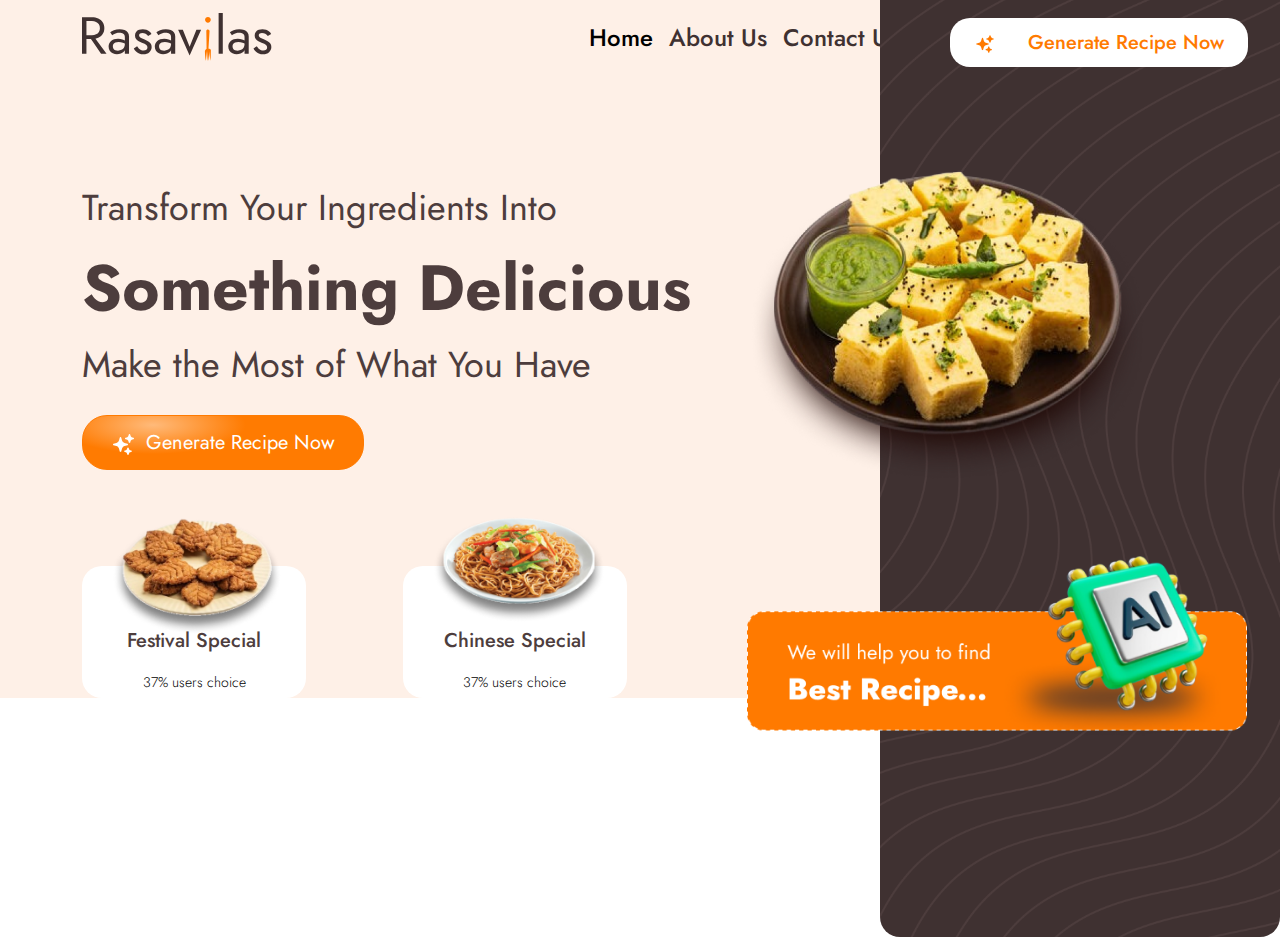
==== index.html @ eaee3b4e "first commit" ====
<!DOCTYPE html>
<html lang="en">
  <head>
    <meta charset="utf-8" />
    <meta name="viewport" content="width=device-width, initial-scale=1" />
    <title>Food Generation</title>
    <link rel="stylesheet" href="./style.css" />
    <link
      href="https://cdn.jsdelivr.net/npm/bootstrap@5.3.3/dist/css/bootstrap.min.css"
      rel="stylesheet"
      integrity="sha384-QWTKZyjpPEjISv5WaRU9OFeRpok6YctnYmDr5pNlyT2bRjXh0JMhjY6hW+ALEwIH"
      crossorigin="anonymous" />
      <link rel="preconnect" href="https://fonts.googleapis.com">
<link rel="preconnect" href="https://fonts.gstatic.com" crossorigin>
<link href="https://fonts.googleapis.com/css2?family=Jost:ital,wght@0,100..900;1,100..900&display=swap" rel="stylesheet">
  </head>
  <body>
    <section class="MainContainer">
      <nav class="navbar navbar-expand-lg">
        <div>
          <a class="Logo" href="#">
            <svg
              width="190"
              height="48"
              viewBox="0 0 190 48"
              fill="none"
              xmlns="http://www.w3.org/2000/svg">
              <path
                d="M128.728 36.6787C128.549 36.0975 127.386 35.7663 126.827 35.6733L126.491 35.6175L127.574 17.701C127.453 17.3936 127.076 16.7565 126.539 16.6673C125.086 16.2877 124.443 17.1805 124.304 17.6744C124.436 23.0967 124.674 34.3158 124.563 35.814C123.199 36.5524 122.896 37.8923 122.915 38.4699C122.972 40.8923 123.259 46.1449 123.953 47.7769C124.343 45.429 124.202 41.0967 124.703 38.0779C124.658 40.7705 125.137 46.4572 125.294 48C125.763 46.0098 125.608 40.5837 125.905 38.1054C125.767 40.6675 126.462 46.1604 126.887 47.7478C127.055 46.7415 127.295 41.1514 127.443 38.1886C127.518 40.4991 128.133 45.4386 128.425 47.831C128.899 46.0141 128.84 38.0762 128.896 37.7408C128.952 37.4054 128.952 37.4053 128.728 36.6787Z"
                fill="#FF7A00" />
              <path
                d="M8.97546 26.1104C8.97546 26.1104 10.4971 26.1397 11.4658 26.0507C12.4931 25.9564 13.4632 25.7564 13.4632 25.7564L24.5438 40.7323H19.0606L8.97546 26.1104ZM0 4.17767H4.43877V40.7323H0V4.17767ZM4.43877 8.09423V4.17767H9.92196C12.2893 4.17767 14.3955 4.63025 16.2407 5.53541C18.1206 6.40576 19.6002 7.65906 20.6795 9.29531C21.7935 10.9316 22.3505 12.8811 22.3505 15.144C22.3505 17.3721 21.7935 19.3217 20.6795 20.9928C19.6002 22.629 18.1206 23.8997 16.2407 24.8049C14.3955 25.6752 12.4432 26.1104 9.92196 26.1104H4.43877V22.1939H9.92196C11.4886 22.1939 12.8637 21.9153 14.0474 21.3583C15.2659 20.8013 16.2059 20.0006 16.8673 18.9562C17.5636 17.9117 17.9117 16.641 17.9117 15.144C17.9117 13.647 17.5636 12.3763 16.8673 11.3319C16.2059 10.2875 15.2659 9.48678 14.0474 8.92976C12.8637 8.37274 11.4886 8.09423 9.92196 8.09423H4.43877Z"
                fill="#3F3131" />
              <path
                d="M30.8401 33.3169C30.8401 34.2221 31.049 35.0054 31.4667 35.6668C31.9193 36.3283 32.5286 36.8331 33.2945 37.1812C34.0952 37.4946 35.0003 37.6512 36.0099 37.6512C37.2981 37.6512 38.4469 37.3901 39.4565 36.8679C40.5009 36.3457 41.3191 35.6146 41.9109 34.6746C42.5375 33.6999 42.8509 32.5858 42.8509 31.3325V34.5461C42.8509 36.0779 43.2164 37.2683 42.2764 38.2779C41.3713 39.2875 40.2398 40.036 38.8821 40.5234C37.5592 41.0108 36.2362 41.2545 34.9133 41.2545C33.4511 41.2545 32.076 40.9585 30.7879 40.3667C29.5346 39.7401 28.525 38.8523 27.759 37.7034C26.9931 36.5546 26.6102 35.162 26.6102 33.5258C26.6102 31.1933 27.4283 29.3307 29.0646 27.9382C30.7356 26.5108 33.0508 25.7971 36.0099 25.7971C37.7506 25.7971 39.1954 26.006 40.3443 26.4237C41.5279 26.8067 42.1411 27.0161 42.8374 27.5383C42.8374 27.9463 42.8374 27.7423 42.8374 28.1503L42.8509 30.5981C42.5657 30.3942 42.1024 30.0096 40.8143 29.6614C39.5261 29.2785 38.151 29.087 36.6888 29.087C35.3311 29.087 34.217 29.2611 33.3467 29.6092C32.5111 29.9574 31.8845 30.4448 31.4667 31.0714C31.049 31.6981 30.8401 32.4465 30.8401 33.3169ZM30.2134 22.2461L28.1768 19.165C29.082 18.5036 30.3179 17.8421 31.8845 17.1807C33.4859 16.5192 35.4007 16.1885 37.6288 16.1885C39.5087 16.1885 41.145 16.4844 42.5375 17.0762C43.9649 17.6332 45.0616 18.4514 45.8275 19.5306C46.6282 20.6098 47.0285 21.9328 47.0285 23.4994V40.7323H42.8509V24.0738C42.8509 23.2383 42.7116 22.5594 42.4331 22.0372C42.1546 21.4802 41.7542 21.045 41.232 20.7317C40.7446 20.4183 40.1702 20.1921 39.5087 20.0528C38.8473 19.9135 38.151 19.8439 37.4199 19.8439C36.2362 19.8439 35.157 19.9832 34.1822 20.2617C33.2422 20.5402 32.4415 20.8709 31.7801 21.2539C31.1186 21.6368 30.5964 21.9676 30.2134 22.2461Z"
                fill="#3F3131" />
              <path
                d="M55.0938 33.3691C55.5812 34.1002 56.1382 34.7791 56.7649 35.4057C57.3915 36.0324 58.1052 36.5372 58.9059 36.9201C59.7415 37.2683 60.6466 37.4423 61.6214 37.4423C62.8051 37.4423 63.7276 37.1812 64.3891 36.659C65.0854 36.102 65.4335 35.3535 65.4335 34.4135C65.4335 33.578 65.155 32.8817 64.598 32.3247C64.0758 31.7329 63.3969 31.2455 62.5614 30.8625C61.7259 30.4448 60.8381 30.0618 59.8981 29.7137C58.8537 29.2959 57.7919 28.8085 56.7126 28.2515C55.6682 27.6596 54.7805 26.9111 54.0494 26.006C53.3531 25.066 53.005 23.8997 53.005 22.5072C53.005 21.0798 53.3705 19.8961 54.1016 18.9562C54.8675 18.0162 55.8423 17.3199 57.026 16.8673C58.2445 16.4148 59.4978 16.1885 60.7859 16.1885C62.074 16.1885 63.2751 16.3973 64.3891 16.8151C65.538 17.2329 66.5476 17.7899 67.4179 18.4862C68.2883 19.1825 68.9671 19.9832 69.4545 20.8883L66.1124 23.0294C65.4509 22.1242 64.6154 21.3757 63.6058 20.7839C62.631 20.1921 61.517 19.8961 60.2637 19.8961C59.3933 19.8961 58.6448 20.0876 58.0182 20.4706C57.3915 20.8535 57.0782 21.4454 57.0782 22.2461C57.0782 22.8727 57.3219 23.4298 57.8093 23.9171C58.2967 24.4045 58.9233 24.8397 59.6892 25.2227C60.4551 25.6056 61.2559 25.9712 62.0914 26.3193C63.484 26.8763 64.7547 27.4856 65.9035 28.147C67.0524 28.7737 67.9575 29.5396 68.619 30.4447C69.3153 31.3499 69.6634 32.5162 69.6634 33.9435C69.6634 36.0324 68.8975 37.7731 67.3657 39.1656C65.8687 40.5582 63.8843 41.2545 61.4125 41.2545C59.8111 41.2545 58.3663 40.976 57.0782 40.4189C55.7901 39.8271 54.6934 39.0786 53.7883 38.1734C52.9179 37.2683 52.2565 36.3457 51.8039 35.4057L55.0938 33.3691Z"
                fill="#3F3131" />
              <path
                d="M77.0433 33.3169C77.0433 34.2221 77.2522 35.0054 77.6699 35.6668C78.1225 36.3283 78.7318 36.8331 79.4977 37.1812C80.2984 37.4946 81.2035 37.6512 82.2131 37.6512C83.5013 37.6512 84.6501 37.3901 85.6597 36.8679C86.7041 36.3457 87.5223 35.6146 88.1141 34.6746C88.7408 33.6999 89.0541 32.5858 89.0541 31.3325V34.4739C88.9386 36.1058 89.4196 37.2683 88.4796 38.2779C87.5745 39.2875 86.443 40.036 85.0853 40.5234C83.7624 41.0108 82.4394 41.2545 81.1165 41.2545C79.6543 41.2545 78.2792 40.9585 76.9911 40.3667C75.7378 39.7401 74.7282 38.8523 73.9622 37.7034C73.1964 36.5546 72.8134 35.162 72.8134 33.5258C72.8134 31.1933 73.6315 29.3307 75.2678 27.9382C76.9388 26.5108 79.254 25.7971 82.2131 25.7971C83.9538 25.7971 85.3986 26.006 86.5475 26.4237C87.7311 26.8067 88.3578 27.0662 89.0541 27.5885C89.0541 27.6228 89.0541 27.6211 89.0541 27.6374V30.5981C88.8472 30.3713 88.3056 30.0096 87.0175 29.6614C85.7293 29.2785 84.3542 29.087 82.892 29.087C81.5343 29.087 80.4202 29.2611 79.5499 29.6092C78.7143 29.9574 78.0877 30.4448 77.6699 31.0714C77.2522 31.6981 77.0433 32.4465 77.0433 33.3169ZM76.4166 22.2461L74.38 19.165C75.2852 18.5036 76.5211 17.8421 78.0877 17.1807C79.6891 16.5192 81.6039 16.1885 83.832 16.1885C85.7119 16.1885 87.3482 16.4844 88.7408 17.0762C90.1681 17.6332 91.2648 18.4514 92.0307 19.5306C92.8314 20.6098 93.2318 21.9328 93.2318 23.4994V40.7323H89.0541V24.0738C89.0541 23.2383 88.9148 22.5594 88.6363 22.0372C88.3578 21.4802 87.9574 21.045 87.4352 20.7317C86.9478 20.4183 86.3734 20.1921 85.7119 20.0528C85.0505 19.9135 84.3542 19.8439 83.6231 19.8439C82.4394 19.8439 81.3602 19.9832 80.3854 20.2617C79.4454 20.5402 78.6447 20.8709 77.9833 21.2539C77.3218 21.6368 76.7996 21.9676 76.4166 22.2461Z"
                fill="#3F3131" />
              <path
                d="M96.1333 16.7107H100.833L107.622 33.6824L114.411 16.7107H119.11L107.622 42.56L96.1333 16.7107Z"
                fill="#3F3131" />
              <path d="M136.615 0H140.792V40.7323H136.615V0Z" fill="#3F3131" />
              <path
                d="M150.53 33.3169C150.53 34.2221 150.739 35.0054 151.156 35.6668C151.609 36.3283 152.218 36.8331 152.984 37.1812C153.785 37.4946 154.69 37.6512 155.7 37.6512C156.988 37.6512 158.137 37.3901 159.146 36.8679C160.191 36.3457 161.009 35.6146 161.601 34.6746C162.227 33.6999 162.541 32.5858 162.541 31.3325L162.578 34.6779C162.578 34.6779 162.906 37.2683 161.966 38.2779C161.061 39.2875 159.93 40.036 158.572 40.5234C157.249 41.0108 155.926 41.2545 154.603 41.2545C153.141 41.2545 151.766 40.9585 150.478 40.3667C149.224 39.7401 148.215 38.8523 147.449 37.7034C146.683 36.5546 146.3 35.162 146.3 33.5258C146.3 31.1933 147.118 29.3307 148.754 27.9382C150.425 26.5108 152.741 25.7971 155.7 25.7971C157.44 25.7971 158.885 26.006 160.034 26.4237C161.218 26.8067 161.966 27.1304 162.541 27.5578C162.541 27.402 162.541 27.4953 162.541 27.5578V30.5981C162.541 30.5981 161.792 30.0096 160.504 29.6614C159.216 29.2785 157.841 29.087 156.379 29.087C155.021 29.087 153.907 29.2611 153.036 29.6092C152.201 29.9574 151.574 30.4448 151.156 31.0714C150.739 31.6981 150.53 32.4465 150.53 33.3169ZM149.903 22.2461L147.867 19.165C148.772 18.5036 150.008 17.8421 151.574 17.1807C153.176 16.5192 155.09 16.1885 157.319 16.1885C159.199 16.1885 160.835 16.4844 162.227 17.0762C163.655 17.6332 164.751 18.4514 165.517 19.5306C166.318 20.6098 166.718 21.9328 166.718 23.4994V40.7323H162.541V24.0738C162.541 23.2383 162.401 22.5594 162.123 22.0372C161.844 21.4802 161.444 21.045 160.922 20.7317C160.434 20.4183 159.86 20.1921 159.199 20.0528C158.537 19.9135 157.841 19.8439 157.11 19.8439C155.926 19.8439 154.847 19.9832 153.872 20.2617C152.932 20.5402 152.131 20.8709 151.47 21.2539C150.808 21.6368 150.286 21.9676 149.903 22.2461Z"
                fill="#3F3131" />
              <path
                d="M174.784 33.3691C175.271 34.1002 175.828 34.7791 176.455 35.4057C177.081 36.0324 177.795 36.5372 178.596 36.9201C179.431 37.2683 180.336 37.4423 181.311 37.4423C182.495 37.4423 183.417 37.1812 184.079 36.659C184.775 36.102 185.123 35.3535 185.123 34.4135C185.123 33.578 184.845 32.8817 184.288 32.3247C183.766 31.7329 183.087 31.2455 182.251 30.8625C181.416 30.4448 180.528 30.0618 179.588 29.7137C178.543 29.2959 177.482 28.8085 176.402 28.2515C175.358 27.6596 174.47 26.9111 173.739 26.006C173.043 25.066 172.695 23.8997 172.695 22.5072C172.695 21.0798 173.06 19.8961 173.791 18.9562C174.557 18.0162 175.532 17.3199 176.716 16.8673C177.934 16.4148 179.188 16.1885 180.476 16.1885C181.764 16.1885 182.965 16.3973 184.079 16.8151C185.228 17.2329 186.237 17.7899 187.108 18.4862C187.978 19.1825 188.657 19.9832 189.144 20.8883L185.802 23.0294C185.141 22.1242 184.305 21.3757 183.296 20.7839C182.321 20.1921 181.207 19.8961 179.953 19.8961C179.083 19.8961 178.335 20.0876 177.708 20.4706C177.081 20.8535 176.768 21.4454 176.768 22.2461C176.768 22.8727 177.012 23.4298 177.499 23.9171C177.986 24.4045 178.613 24.8397 179.379 25.2227C180.145 25.6056 180.946 25.9712 181.781 26.3193C183.174 26.8763 184.444 27.4856 185.593 28.147C186.742 28.7737 187.647 29.5396 188.309 30.4447C189.005 31.3499 189.353 32.5162 189.353 33.9435C189.353 36.0324 188.587 37.7731 187.055 39.1656C185.558 40.5582 183.574 41.2545 181.102 41.2545C179.501 41.2545 178.056 40.976 176.768 40.4189C175.48 39.8271 174.383 39.0786 173.478 38.1734C172.608 37.2683 171.946 36.3457 171.494 35.4057L174.784 33.3691Z"
                fill="#3F3131" />
              <path
                d="M123.049 6.78871C123.049 5.98799 123.328 5.30912 123.885 4.7521C124.477 4.19507 125.156 3.91656 125.922 3.91656C126.722 3.91656 127.401 4.19507 127.958 4.7521C128.515 5.30912 128.794 5.98799 128.794 6.78871C128.794 7.55462 128.515 8.23349 127.958 8.82532C127.401 9.38235 126.722 9.66086 125.922 9.66086C125.156 9.66086 124.477 9.38235 123.885 8.82532C123.328 8.23349 123.049 7.55462 123.049 6.78871Z"
                fill="#FF7A00" />
            </svg>
          </a>
        </div>

        <div class="container d-flex justify-content-end">
          <button
            class="navbar-toggler"
            type="button"
            data-bs-toggle="collapse"
            data-bs-target="#navbarSupportedContent"
            aria-controls="navbarSupportedContent"
            aria-expanded="false"
            aria-label="Toggle navigation">
            <span class="navbar-toggler-icon"></span>
          </button>
          <div
            class="collapse justify-content-between navbar-collapse"
            id="navbarSupportedContent">
            <a class="navbar-brand" href="#">
              <svg
                width="190"
                height="48"
                viewBox="0 0 190 48"
                fill="none"
                xmlns="http://www.w3.org/2000/svg">
                <path
                  d="M128.728 36.6787C128.549 36.0975 127.386 35.7663 126.827 35.6733L126.491 35.6175L127.574 17.701C127.453 17.3936 127.076 16.7565 126.539 16.6673C125.086 16.2877 124.443 17.1805 124.304 17.6744C124.436 23.0967 124.674 34.3158 124.563 35.814C123.199 36.5524 122.896 37.8923 122.915 38.4699C122.972 40.8923 123.259 46.1449 123.953 47.7769C124.343 45.429 124.202 41.0967 124.703 38.0779C124.658 40.7705 125.137 46.4572 125.294 48C125.763 46.0098 125.608 40.5837 125.905 38.1054C125.767 40.6675 126.462 46.1604 126.887 47.7478C127.055 46.7415 127.295 41.1514 127.443 38.1886C127.518 40.4991 128.133 45.4386 128.425 47.831C128.899 46.0141 128.84 38.0762 128.896 37.7408C128.952 37.4054 128.952 37.4053 128.728 36.6787Z"
                  fill="#FF7A00" />
                <path
                  d="M8.97546 26.1104C8.97546 26.1104 10.4971 26.1397 11.4658 26.0507C12.4931 25.9564 13.4632 25.7564 13.4632 25.7564L24.5438 40.7323H19.0606L8.97546 26.1104ZM0 4.17767H4.43877V40.7323H0V4.17767ZM4.43877 8.09423V4.17767H9.92196C12.2893 4.17767 14.3955 4.63025 16.2407 5.53541C18.1206 6.40576 19.6002 7.65906 20.6795 9.29531C21.7935 10.9316 22.3505 12.8811 22.3505 15.144C22.3505 17.3721 21.7935 19.3217 20.6795 20.9928C19.6002 22.629 18.1206 23.8997 16.2407 24.8049C14.3955 25.6752 12.4432 26.1104 9.92196 26.1104H4.43877V22.1939H9.92196C11.4886 22.1939 12.8637 21.9153 14.0474 21.3583C15.2659 20.8013 16.2059 20.0006 16.8673 18.9562C17.5636 17.9117 17.9117 16.641 17.9117 15.144C17.9117 13.647 17.5636 12.3763 16.8673 11.3319C16.2059 10.2875 15.2659 9.48678 14.0474 8.92976C12.8637 8.37274 11.4886 8.09423 9.92196 8.09423H4.43877Z"
                  fill="#3F3131" />
                <path
                  d="M30.8401 33.3169C30.8401 34.2221 31.049 35.0054 31.4667 35.6668C31.9193 36.3283 32.5286 36.8331 33.2945 37.1812C34.0952 37.4946 35.0003 37.6512 36.0099 37.6512C37.2981 37.6512 38.4469 37.3901 39.4565 36.8679C40.5009 36.3457 41.3191 35.6146 41.9109 34.6746C42.5375 33.6999 42.8509 32.5858 42.8509 31.3325V34.5461C42.8509 36.0779 43.2164 37.2683 42.2764 38.2779C41.3713 39.2875 40.2398 40.036 38.8821 40.5234C37.5592 41.0108 36.2362 41.2545 34.9133 41.2545C33.4511 41.2545 32.076 40.9585 30.7879 40.3667C29.5346 39.7401 28.525 38.8523 27.759 37.7034C26.9931 36.5546 26.6102 35.162 26.6102 33.5258C26.6102 31.1933 27.4283 29.3307 29.0646 27.9382C30.7356 26.5108 33.0508 25.7971 36.0099 25.7971C37.7506 25.7971 39.1954 26.006 40.3443 26.4237C41.5279 26.8067 42.1411 27.0161 42.8374 27.5383C42.8374 27.9463 42.8374 27.7423 42.8374 28.1503L42.8509 30.5981C42.5657 30.3942 42.1024 30.0096 40.8143 29.6614C39.5261 29.2785 38.151 29.087 36.6888 29.087C35.3311 29.087 34.217 29.2611 33.3467 29.6092C32.5111 29.9574 31.8845 30.4448 31.4667 31.0714C31.049 31.6981 30.8401 32.4465 30.8401 33.3169ZM30.2134 22.2461L28.1768 19.165C29.082 18.5036 30.3179 17.8421 31.8845 17.1807C33.4859 16.5192 35.4007 16.1885 37.6288 16.1885C39.5087 16.1885 41.145 16.4844 42.5375 17.0762C43.9649 17.6332 45.0616 18.4514 45.8275 19.5306C46.6282 20.6098 47.0285 21.9328 47.0285 23.4994V40.7323H42.8509V24.0738C42.8509 23.2383 42.7116 22.5594 42.4331 22.0372C42.1546 21.4802 41.7542 21.045 41.232 20.7317C40.7446 20.4183 40.1702 20.1921 39.5087 20.0528C38.8473 19.9135 38.151 19.8439 37.4199 19.8439C36.2362 19.8439 35.157 19.9832 34.1822 20.2617C33.2422 20.5402 32.4415 20.8709 31.7801 21.2539C31.1186 21.6368 30.5964 21.9676 30.2134 22.2461Z"
                  fill="#3F3131" />
                <path
                  d="M55.0938 33.3691C55.5812 34.1002 56.1382 34.7791 56.7649 35.4057C57.3915 36.0324 58.1052 36.5372 58.9059 36.9201C59.7415 37.2683 60.6466 37.4423 61.6214 37.4423C62.8051 37.4423 63.7276 37.1812 64.3891 36.659C65.0854 36.102 65.4335 35.3535 65.4335 34.4135C65.4335 33.578 65.155 32.8817 64.598 32.3247C64.0758 31.7329 63.3969 31.2455 62.5614 30.8625C61.7259 30.4448 60.8381 30.0618 59.8981 29.7137C58.8537 29.2959 57.7919 28.8085 56.7126 28.2515C55.6682 27.6596 54.7805 26.9111 54.0494 26.006C53.3531 25.066 53.005 23.8997 53.005 22.5072C53.005 21.0798 53.3705 19.8961 54.1016 18.9562C54.8675 18.0162 55.8423 17.3199 57.026 16.8673C58.2445 16.4148 59.4978 16.1885 60.7859 16.1885C62.074 16.1885 63.2751 16.3973 64.3891 16.8151C65.538 17.2329 66.5476 17.7899 67.4179 18.4862C68.2883 19.1825 68.9671 19.9832 69.4545 20.8883L66.1124 23.0294C65.4509 22.1242 64.6154 21.3757 63.6058 20.7839C62.631 20.1921 61.517 19.8961 60.2637 19.8961C59.3933 19.8961 58.6448 20.0876 58.0182 20.4706C57.3915 20.8535 57.0782 21.4454 57.0782 22.2461C57.0782 22.8727 57.3219 23.4298 57.8093 23.9171C58.2967 24.4045 58.9233 24.8397 59.6892 25.2227C60.4551 25.6056 61.2559 25.9712 62.0914 26.3193C63.484 26.8763 64.7547 27.4856 65.9035 28.147C67.0524 28.7737 67.9575 29.5396 68.619 30.4447C69.3153 31.3499 69.6634 32.5162 69.6634 33.9435C69.6634 36.0324 68.8975 37.7731 67.3657 39.1656C65.8687 40.5582 63.8843 41.2545 61.4125 41.2545C59.8111 41.2545 58.3663 40.976 57.0782 40.4189C55.7901 39.8271 54.6934 39.0786 53.7883 38.1734C52.9179 37.2683 52.2565 36.3457 51.8039 35.4057L55.0938 33.3691Z"
                  fill="#3F3131" />
                <path
                  d="M77.0433 33.3169C77.0433 34.2221 77.2522 35.0054 77.6699 35.6668C78.1225 36.3283 78.7318 36.8331 79.4977 37.1812C80.2984 37.4946 81.2035 37.6512 82.2131 37.6512C83.5013 37.6512 84.6501 37.3901 85.6597 36.8679C86.7041 36.3457 87.5223 35.6146 88.1141 34.6746C88.7408 33.6999 89.0541 32.5858 89.0541 31.3325V34.4739C88.9386 36.1058 89.4196 37.2683 88.4796 38.2779C87.5745 39.2875 86.443 40.036 85.0853 40.5234C83.7624 41.0108 82.4394 41.2545 81.1165 41.2545C79.6543 41.2545 78.2792 40.9585 76.9911 40.3667C75.7378 39.7401 74.7282 38.8523 73.9622 37.7034C73.1964 36.5546 72.8134 35.162 72.8134 33.5258C72.8134 31.1933 73.6315 29.3307 75.2678 27.9382C76.9388 26.5108 79.254 25.7971 82.2131 25.7971C83.9538 25.7971 85.3986 26.006 86.5475 26.4237C87.7311 26.8067 88.3578 27.0662 89.0541 27.5885C89.0541 27.6228 89.0541 27.6211 89.0541 27.6374V30.5981C88.8472 30.3713 88.3056 30.0096 87.0175 29.6614C85.7293 29.2785 84.3542 29.087 82.892 29.087C81.5343 29.087 80.4202 29.2611 79.5499 29.6092C78.7143 29.9574 78.0877 30.4448 77.6699 31.0714C77.2522 31.6981 77.0433 32.4465 77.0433 33.3169ZM76.4166 22.2461L74.38 19.165C75.2852 18.5036 76.5211 17.8421 78.0877 17.1807C79.6891 16.5192 81.6039 16.1885 83.832 16.1885C85.7119 16.1885 87.3482 16.4844 88.7408 17.0762C90.1681 17.6332 91.2648 18.4514 92.0307 19.5306C92.8314 20.6098 93.2318 21.9328 93.2318 23.4994V40.7323H89.0541V24.0738C89.0541 23.2383 88.9148 22.5594 88.6363 22.0372C88.3578 21.4802 87.9574 21.045 87.4352 20.7317C86.9478 20.4183 86.3734 20.1921 85.7119 20.0528C85.0505 19.9135 84.3542 19.8439 83.6231 19.8439C82.4394 19.8439 81.3602 19.9832 80.3854 20.2617C79.4454 20.5402 78.6447 20.8709 77.9833 21.2539C77.3218 21.6368 76.7996 21.9676 76.4166 22.2461Z"
                  fill="#3F3131" />
                <path
                  d="M96.1333 16.7107H100.833L107.622 33.6824L114.411 16.7107H119.11L107.622 42.56L96.1333 16.7107Z"
                  fill="#3F3131" />
                <path
                  d="M136.615 0H140.792V40.7323H136.615V0Z"
                  fill="#3F3131" />
                <path
                  d="M150.53 33.3169C150.53 34.2221 150.739 35.0054 151.156 35.6668C151.609 36.3283 152.218 36.8331 152.984 37.1812C153.785 37.4946 154.69 37.6512 155.7 37.6512C156.988 37.6512 158.137 37.3901 159.146 36.8679C160.191 36.3457 161.009 35.6146 161.601 34.6746C162.227 33.6999 162.541 32.5858 162.541 31.3325L162.578 34.6779C162.578 34.6779 162.906 37.2683 161.966 38.2779C161.061 39.2875 159.93 40.036 158.572 40.5234C157.249 41.0108 155.926 41.2545 154.603 41.2545C153.141 41.2545 151.766 40.9585 150.478 40.3667C149.224 39.7401 148.215 38.8523 147.449 37.7034C146.683 36.5546 146.3 35.162 146.3 33.5258C146.3 31.1933 147.118 29.3307 148.754 27.9382C150.425 26.5108 152.741 25.7971 155.7 25.7971C157.44 25.7971 158.885 26.006 160.034 26.4237C161.218 26.8067 161.966 27.1304 162.541 27.5578C162.541 27.402 162.541 27.4953 162.541 27.5578V30.5981C162.541 30.5981 161.792 30.0096 160.504 29.6614C159.216 29.2785 157.841 29.087 156.379 29.087C155.021 29.087 153.907 29.2611 153.036 29.6092C152.201 29.9574 151.574 30.4448 151.156 31.0714C150.739 31.6981 150.53 32.4465 150.53 33.3169ZM149.903 22.2461L147.867 19.165C148.772 18.5036 150.008 17.8421 151.574 17.1807C153.176 16.5192 155.09 16.1885 157.319 16.1885C159.199 16.1885 160.835 16.4844 162.227 17.0762C163.655 17.6332 164.751 18.4514 165.517 19.5306C166.318 20.6098 166.718 21.9328 166.718 23.4994V40.7323H162.541V24.0738C162.541 23.2383 162.401 22.5594 162.123 22.0372C161.844 21.4802 161.444 21.045 160.922 20.7317C160.434 20.4183 159.86 20.1921 159.199 20.0528C158.537 19.9135 157.841 19.8439 157.11 19.8439C155.926 19.8439 154.847 19.9832 153.872 20.2617C152.932 20.5402 152.131 20.8709 151.47 21.2539C150.808 21.6368 150.286 21.9676 149.903 22.2461Z"
                  fill="#3F3131" />
                <path
                  d="M174.784 33.3691C175.271 34.1002 175.828 34.7791 176.455 35.4057C177.081 36.0324 177.795 36.5372 178.596 36.9201C179.431 37.2683 180.336 37.4423 181.311 37.4423C182.495 37.4423 183.417 37.1812 184.079 36.659C184.775 36.102 185.123 35.3535 185.123 34.4135C185.123 33.578 184.845 32.8817 184.288 32.3247C183.766 31.7329 183.087 31.2455 182.251 30.8625C181.416 30.4448 180.528 30.0618 179.588 29.7137C178.543 29.2959 177.482 28.8085 176.402 28.2515C175.358 27.6596 174.47 26.9111 173.739 26.006C173.043 25.066 172.695 23.8997 172.695 22.5072C172.695 21.0798 173.06 19.8961 173.791 18.9562C174.557 18.0162 175.532 17.3199 176.716 16.8673C177.934 16.4148 179.188 16.1885 180.476 16.1885C181.764 16.1885 182.965 16.3973 184.079 16.8151C185.228 17.2329 186.237 17.7899 187.108 18.4862C187.978 19.1825 188.657 19.9832 189.144 20.8883L185.802 23.0294C185.141 22.1242 184.305 21.3757 183.296 20.7839C182.321 20.1921 181.207 19.8961 179.953 19.8961C179.083 19.8961 178.335 20.0876 177.708 20.4706C177.081 20.8535 176.768 21.4454 176.768 22.2461C176.768 22.8727 177.012 23.4298 177.499 23.9171C177.986 24.4045 178.613 24.8397 179.379 25.2227C180.145 25.6056 180.946 25.9712 181.781 26.3193C183.174 26.8763 184.444 27.4856 185.593 28.147C186.742 28.7737 187.647 29.5396 188.309 30.4447C189.005 31.3499 189.353 32.5162 189.353 33.9435C189.353 36.0324 188.587 37.7731 187.055 39.1656C185.558 40.5582 183.574 41.2545 181.102 41.2545C179.501 41.2545 178.056 40.976 176.768 40.4189C175.48 39.8271 174.383 39.0786 173.478 38.1734C172.608 37.2683 171.946 36.3457 171.494 35.4057L174.784 33.3691Z"
                  fill="#3F3131" />
                <path
                  d="M123.049 6.78871C123.049 5.98799 123.328 5.30912 123.885 4.7521C124.477 4.19507 125.156 3.91656 125.922 3.91656C126.722 3.91656 127.401 4.19507 127.958 4.7521C128.515 5.30912 128.794 5.98799 128.794 6.78871C128.794 7.55462 128.515 8.23349 127.958 8.82532C127.401 9.38235 126.722 9.66086 125.922 9.66086C125.156 9.66086 124.477 9.38235 123.885 8.82532C123.328 8.23349 123.049 7.55462 123.049 6.78871Z"
                  fill="#FF7A00" />
              </svg>
            </a>

            <ul class="navbar-nav mb-2 mb-lg-0">
              <li class="nav-item">
                <a class="nav-link active" aria-current="page" href="#">Home</a>
              </li>
              <li class="nav-item">
                <a class="nav-link" href="#">About Us</a>
              </li>
              <li class="nav-item">
                <a class="nav-link" href="#">Contact Us</a>
              </li>
            </ul>

            <div class="GenerationBTN">
              <a class="btn BTN" href="dashborad.html">
                <div>
                  <svg
                    width="20"
                    height="22"
                    viewBox="0 0 24 25"
                    fill="none"
                    xmlns="http://www.w3.org/2000/svg">
                    <path
                      fill-rule="evenodd"
                      clip-rule="evenodd"
                      d="M8.99995 5C9.16291 5.00003 9.32143 5.05315 9.45152 5.1513C9.58161 5.24945 9.67619 5.3873 9.72095 5.544L10.5339 8.39C10.709 9.00292 11.0374 9.5611 11.4881 10.0118C11.9388 10.4626 12.497 10.7909 13.1099 10.966L15.9559 11.779C16.1125 11.8239 16.2503 11.9185 16.3483 12.0486C16.4464 12.1786 16.4994 12.3371 16.4994 12.5C16.4994 12.6629 16.4464 12.8214 16.3483 12.9514C16.2503 13.0815 16.1125 13.1761 15.9559 13.221L13.1099 14.034C12.497 14.2091 11.9388 14.5374 11.4881 14.9882C11.0374 15.4389 10.709 15.9971 10.5339 16.61L9.72095 19.456C9.67609 19.6126 9.58147 19.7503 9.45139 19.8484C9.32131 19.9464 9.16284 19.9995 8.99995 19.9995C8.83705 19.9995 8.67859 19.9464 8.54851 19.8484C8.41843 19.7503 8.32381 19.6126 8.27895 19.456L7.46595 16.61C7.2909 15.9971 6.9625 15.4389 6.51178 14.9882C6.06105 14.5374 5.50287 14.2091 4.88995 14.034L2.04395 13.221C1.88735 13.1761 1.74962 13.0815 1.65157 12.9514C1.55352 12.8214 1.50049 12.6629 1.50049 12.5C1.50049 12.3371 1.55352 12.1786 1.65157 12.0486C1.74962 11.9185 1.88735 11.8239 2.04395 11.779L4.88995 10.966C5.50287 10.7909 6.06105 10.4626 6.51178 10.0118C6.9625 9.5611 7.2909 9.00292 7.46595 8.39L8.27895 5.544C8.32371 5.3873 8.41829 5.24945 8.54838 5.1513C8.67847 5.05315 8.83698 5.00003 8.99995 5ZM17.9999 2C18.1673 1.99991 18.3298 2.05576 18.4617 2.15869C18.5936 2.26161 18.6873 2.40569 18.7279 2.568L18.9859 3.604C19.2219 4.544 19.9559 5.278 20.8959 5.514L21.9319 5.772C22.0946 5.81228 22.239 5.90586 22.3423 6.0378C22.4455 6.16974 22.5016 6.33246 22.5016 6.5C22.5016 6.66754 22.4455 6.83026 22.3423 6.9622C22.239 7.09414 22.0946 7.18772 21.9319 7.228L20.8959 7.486C19.9559 7.722 19.2219 8.456 18.9859 9.396L18.7279 10.432C18.6877 10.5946 18.5941 10.7391 18.4621 10.8423C18.3302 10.9456 18.1675 11.0017 17.9999 11.0017C17.8324 11.0017 17.6697 10.9456 17.5377 10.8423C17.4058 10.7391 17.3122 10.5946 17.2719 10.432L17.0139 9.396C16.8986 8.93443 16.6599 8.5129 16.3235 8.17648C15.987 7.84005 15.5655 7.60139 15.1039 7.486L14.0679 7.228C13.9053 7.18772 13.7609 7.09414 13.6576 6.9622C13.5544 6.83026 13.4983 6.66754 13.4983 6.5C13.4983 6.33246 13.5544 6.16974 13.6576 6.0378C13.7609 5.90586 13.9053 5.81228 14.0679 5.772L15.1039 5.514C15.5655 5.39861 15.987 5.15995 16.3235 4.82352C16.6599 4.4871 16.8986 4.06557 17.0139 3.604L17.2719 2.568C17.3125 2.40569 17.4063 2.26161 17.5382 2.15869C17.6701 2.05576 17.8326 1.99991 17.9999 2ZM16.4999 15.5C16.6575 15.4999 16.811 15.5494 16.9388 15.6415C17.0666 15.7336 17.1622 15.8636 17.2119 16.013L17.6059 17.196C17.7559 17.643 18.1059 17.995 18.5539 18.144L19.7369 18.539C19.8859 18.589 20.0154 18.6845 20.1071 18.8121C20.1989 18.9397 20.2482 19.0929 20.2482 19.25C20.2482 19.4071 20.1989 19.5603 20.1071 19.6879C20.0154 19.8155 19.8859 19.911 19.7369 19.961L18.5539 20.356C18.1069 20.506 17.7549 20.856 17.6059 21.304L17.2109 22.487C17.1609 22.636 17.0654 22.7655 16.9378 22.8572C16.8103 22.9489 16.6571 22.9983 16.4999 22.9983C16.3428 22.9983 16.1896 22.9489 16.0621 22.8572C15.9345 22.7655 15.839 22.636 15.7889 22.487L15.3939 21.304C15.3203 21.0833 15.1963 20.8827 15.0318 20.7182C14.8672 20.5537 14.6667 20.4297 14.4459 20.356L13.2629 19.961C13.114 19.911 12.9845 19.8155 12.8927 19.6879C12.801 19.5603 12.7516 19.4071 12.7516 19.25C12.7516 19.0929 12.801 18.9397 12.8927 18.8121C12.9845 18.6845 13.114 18.589 13.2629 18.539L14.4459 18.144C14.8929 17.994 15.2449 17.644 15.3939 17.196L15.7889 16.013C15.8387 15.8637 15.9341 15.7339 16.0617 15.6418C16.1893 15.5497 16.3426 15.5001 16.4999 15.5Z"
                      fill="#FF7A00" />
                  </svg>
                </div>
                <div class="ml-3">Generate Recipe Now</div>
              </a>
            </div>
            <div class="sidebar"></div>
          </div>
        </div>
      </nav>

      <div class="container mt-5 pt-5 position-relative">
        <div class="row">
          <div class="col-md-7 col-sm-12">
            <p class="miniText">Transform Your Ingredients Into</p>
            <h1 class="title">Something Delicious</h1>
            <p class="miniText">Make the Most of What You Have</p>
            <a href="./dashborad.html">
              <button class="OrangeBtn mt-4">
                <div>
                  <svg
                    width="25"
                    height="25"
                    viewBox="0 0 25 25"
                    fill="none"
                    xmlns="http://www.w3.org/2000/svg">
                    <path
                      fill-rule="evenodd"
                      clip-rule="evenodd"
                      d="M9.49995 5C9.66291 5.00003 9.82143 5.05315 9.95152 5.1513C10.0816 5.24945 10.1762 5.3873 10.2209 5.544L11.0339 8.39C11.209 9.00292 11.5374 9.5611 11.9881 10.0118C12.4388 10.4626 12.997 10.7909 13.6099 10.966L16.4559 11.779C16.6125 11.8239 16.7503 11.9185 16.8483 12.0486C16.9464 12.1786 16.9994 12.3371 16.9994 12.5C16.9994 12.6629 16.9464 12.8214 16.8483 12.9514C16.7503 13.0815 16.6125 13.1761 16.4559 13.221L13.6099 14.034C12.997 14.2091 12.4388 14.5374 11.9881 14.9882C11.5374 15.4389 11.209 15.9971 11.0339 16.61L10.2209 19.456C10.1761 19.6126 10.0815 19.7503 9.95139 19.8484C9.82131 19.9464 9.66284 19.9995 9.49995 19.9995C9.33705 19.9995 9.17859 19.9464 9.04851 19.8484C8.91843 19.7503 8.82381 19.6126 8.77895 19.456L7.96595 16.61C7.7909 15.9971 7.4625 15.4389 7.01178 14.9882C6.56105 14.5374 6.00287 14.2091 5.38995 14.034L2.54395 13.221C2.38735 13.1761 2.24962 13.0815 2.15157 12.9514C2.05352 12.8214 2.00049 12.6629 2.00049 12.5C2.00049 12.3371 2.05352 12.1786 2.15157 12.0486C2.24962 11.9185 2.38735 11.8239 2.54395 11.779L5.38995 10.966C6.00287 10.7909 6.56105 10.4626 7.01178 10.0118C7.4625 9.5611 7.7909 9.00292 7.96595 8.39L8.77895 5.544C8.82371 5.3873 8.91829 5.24945 9.04838 5.1513C9.17847 5.05315 9.33698 5.00003 9.49995 5ZM18.4999 2C18.6673 1.99991 18.8298 2.05576 18.9617 2.15869C19.0936 2.26161 19.1873 2.40569 19.2279 2.568L19.4859 3.604C19.7219 4.544 20.4559 5.278 21.3959 5.514L22.4319 5.772C22.5946 5.81228 22.739 5.90586 22.8423 6.0378C22.9455 6.16974 23.0016 6.33246 23.0016 6.5C23.0016 6.66754 22.9455 6.83026 22.8423 6.9622C22.739 7.09414 22.5946 7.18772 22.4319 7.228L21.3959 7.486C20.4559 7.722 19.7219 8.456 19.4859 9.396L19.2279 10.432C19.1877 10.5946 19.0941 10.7391 18.9621 10.8423C18.8302 10.9456 18.6675 11.0017 18.4999 11.0017C18.3324 11.0017 18.1697 10.9456 18.0377 10.8423C17.9058 10.7391 17.8122 10.5946 17.7719 10.432L17.5139 9.396C17.3986 8.93443 17.1599 8.5129 16.8235 8.17648C16.487 7.84005 16.0655 7.60139 15.6039 7.486L14.5679 7.228C14.4053 7.18772 14.2609 7.09414 14.1576 6.9622C14.0544 6.83026 13.9983 6.66754 13.9983 6.5C13.9983 6.33246 14.0544 6.16974 14.1576 6.0378C14.2609 5.90586 14.4053 5.81228 14.5679 5.772L15.6039 5.514C16.0655 5.39861 16.487 5.15995 16.8235 4.82352C17.1599 4.4871 17.3986 4.06557 17.5139 3.604L17.7719 2.568C17.8125 2.40569 17.9063 2.26161 18.0382 2.15869C18.1701 2.05576 18.3326 1.99991 18.4999 2ZM16.9999 15.5C17.1575 15.4999 17.311 15.5494 17.4388 15.6415C17.5666 15.7336 17.6622 15.8636 17.7119 16.013L18.1059 17.196C18.2559 17.643 18.6059 17.995 19.0539 18.144L20.2369 18.539C20.3859 18.589 20.5154 18.6845 20.6071 18.8121C20.6989 18.9397 20.7482 19.0929 20.7482 19.25C20.7482 19.4071 20.6989 19.5603 20.6071 19.6879C20.5154 19.8155 20.3859 19.911 20.2369 19.961L19.0539 20.356C18.6069 20.506 18.2549 20.856 18.1059 21.304L17.7109 22.487C17.6609 22.636 17.5654 22.7655 17.4378 22.8572C17.3103 22.9489 17.1571 22.9983 16.9999 22.9983C16.8428 22.9983 16.6896 22.9489 16.5621 22.8572C16.4345 22.7655 16.339 22.636 16.2889 22.487L15.8939 21.304C15.8203 21.0833 15.6963 20.8827 15.5318 20.7182C15.3672 20.5537 15.1667 20.4297 14.9459 20.356L13.7629 19.961C13.614 19.911 13.4845 19.8155 13.3927 19.6879C13.301 19.5603 13.2516 19.4071 13.2516 19.25C13.2516 19.0929 13.301 18.9397 13.3927 18.8121C13.4845 18.6845 13.614 18.589 13.7629 18.539L14.9459 18.144C15.3929 17.994 15.7449 17.644 15.8939 17.196L16.2889 16.013C16.3387 15.8637 16.4341 15.7339 16.5617 15.6418C16.6893 15.5497 16.8426 15.5001 16.9999 15.5Z"
                      fill="white" />
                  </svg>
                </div>
                <div>Generate Recipe Now</div>
              </button>
            </a>
          </div>
          <div class="col-md-4 col-sm-10">
            <img
              src="./images/Group 4 (1).png"
              class="img-fluid plate"
              alt=""
              srcset="" />
          </div>
        </div>
      </div>
      <div class="container mt-5 pt-5">
        <div class="row position-relative">
          <div class="col-md-7">
            <div class="d-flex justify-content-around">
              <div class="col-md-6">
                <div class="customCard">
                  <div>
                    <img
                      class="food img-fluid"
                      src="./images/image_4__1_-removebg-preview 1.png"
                      alt="" />
                  </div>
                  <p class="foodName">Festival Special</p>
                  <p class="foodNameTitle">37% users choice</p>
                </div>
              </div>
              <div class="col-md-6">
                <div class="customCard">
                  <div>
                    <img
                      class="food img-fluid"
                      src="./images/image_4__3_-removebg-preview 1.png"
                      alt="" />
                  </div>
                  <p class="foodName">Chinese Special</p>
                  <p class="foodNameTitle">37% users choice</p>
                </div>
              </div>
            </div>
          </div>
          <div class="col-md-4 col-sm-6">
            <img
              src="./images/Group 47 (2).png"
              class="img-fluid banner"
              alt=""
              srcset="" />
          </div>
        </div>
      </div>
    </section>
    <script
      src="https://cdn.jsdelivr.net/npm/bootstrap@5.3.3/dist/js/bootstrap.bundle.min.js"
      integrity="sha384-YvpcrYf0tY3lHB60NNkmXc5s9fDVZLESaAA55NDzOxhy9GkcIdslK1eN7N6jIeHz"
      crossorigin="anonymous"></script>
  </body>
</html>
---- style.css ----
.body {
  margin: 0px;
  padding: 0px;
}

.MainContainer {
  background-color: #fef0e7;
  position: relative;
}
a:link {
  text-decoration: none !important;

  font-family: "Jost";
  font-style: normal;
  font-weight: 500;
  font-size: 24px;
  line-height: 35px;

  color: #3f3131;
}
.Logo {
  display: none !important;
}

.sidebar {
  background-image: url(./images/Frame\ 6.png);
  position: absolute;
  background-position: center;
  background-repeat: no-repeat;
  background-size: cover;
  width: 400px;
  height: 200vh;
  right: 0px;
  border-radius: 0px 0px 20px 20px;
  z-index: 1;
}
.BTN {
  box-sizing: border-box;

  display: flex;
  flex-direction: row;
  justify-content: center;
  align-items: center;
  padding: 12px 28px;
  gap: 10px;

  width: 298px;

  background: radial-gradient(
    33.07% 54.72% at 25% 16.98%,
    #ffffff 0%,
    #ffffff 100%
  );
  border-radius: 25px;

  display: flex !important;
  justify-content: space-around !important;
  color: #ff7a00 !important;
  font-size: 20px !important;
  border-radius: 20px !important;
  background-color: #fff !important;

  position: absolute;
  align-items: center;
  right: -50px;
  top: -19px;
}
.GenerationBTN {
  z-index: 11;
  justify-content: center !important;
  display: flex !important;
  position: relative;
}
.miniText {
  margin-top: 10px;
  font-family: "Jost";
  font-style: normal;
  font-weight: 400;
  font-size: 36px;

  color: #4d3d3d;
}
.title {
  font-family: "Jost";
  font-style: normal;
  font-weight: 700;
  font-size: 64px;

  color: #4d3d3d;
}

.plate {
  position: absolute;
  width: 400.98px;
  height: 400.48px;

  z-index: 10;
}

.banner {
  position: absolute;
  width: 500px;
  height: 208px;
  top: -10px;
  z-index: 10;
}
.OrangeBtn {
  border: 1px solid #ff7b01;

  font-family: "Jost";
  font-style: normal;
  font-weight: 400;
  font-size: 20px;
  line-height: 29px;

  color: #ffffff;

  box-sizing: border-box;

  display: flex;

  justify-content: center;
  align-items: center;
  padding: 12px 28px;
  gap: 10px;

  background: radial-gradient(
    33.07% 54.72% at 25% 16.98%,
    #ffba7a 0%,
    #ff7b01 100%
  ) !important;
  border-radius: 25px;
}

.customCard {
  background: #ffffff;
  position: relative;
  display: flex;
  justify-content: center;
  align-items: center;
  flex-direction: column;
  height: 132px;
  border-radius: 20px;
  width: 224px;
}
.food {
  /* image_4__1_-removebg-preview 1 */

  position: absolute;
  width: 172px;
  left: 30px;
  top: -50px;
  height: 113.34px;
}
.foodName {
  margin-top: 70px;

  font-family: "Jost";
  font-style: normal;
  font-weight: 500;
  font-size: 20px;

  color: #4d3d3d;
}
.foodNameTitle {
  font-family: "Jost";
  font-style: normal;
  font-weight: 300;
  font-size: 14px;
  line-height: 20px;

  color: #000000;
}
.listItem {
  display: flex;
  color: #ffff;
  flex-direction: row;
  justify-content: start;
  margin-left: -100px;
  padding: 0px;

  margin-top: 30px;
  gap: 8px;
}
li {
  list-style: none;
}
.dashboradSiderbar {
  background-image: url(./images/Frame\ 6.png);
  background-position: center;
  background-size: cover;
  background-repeat: no-repeat;
  align-items: center;
  flex-direction: column;
  display: flex;
  padding-top: 19px;
  width: 320px;
  height: 240vh;
}
.bannerCard {
  background-color: #ff7a00;
  border-radius: 25px;
  width: 60rem;
  display: flex;
  justify-content: space-between;
  height: 220px;
}
.bannertitle {
  font-family: "Jost";
  font-style: normal;
  font-weight: 500;
  font-size: 40px;
  line-height: 58px;
  max-width: 573px;
  color: #ffffff;
}
.FormCard {
  width: 60rem;

  background: #ffffff;
  border-radius: 25px;
}
.formtitle {
  font-family: "Jost";
  font-style: normal;
  font-weight: 400;
  font-size: 20px;
  line-height: 29px;
  color: #3f3131;
}
#firstIngredient {
  width: 25rem;
  margin: 3px;
  margin-top: 10px;
  padding: 15px;
  background: #fdfdff;
  border: 1px solid #e4e6f4;
  border-radius: 8px;
  font-family: "Jost";
  font-style: normal;
  font-weight: 400;
  font-size: 14px;
  line-height: 17px;
  color: #525c6d;
}
.paragraph {
  font-family: "Jost";
  font-style: normal;
  margin-top: 40px;
  max-width: 820px;
  font-weight: 400;
  font-size: 15px;
  line-height: 22px;
  text-align: center;

  color: #525c6d;
}
.FoodCard {
  padding: 0px;
  margin-top: 10px;
  background-color: #fff;
  border-radius: 20px;
  box-shadow: rgba(149, 157, 165, 0.2) 0px 8px 24px;
}
.FoodCardTitle {
  font-family: "Jost";
  font-style: normal;
  font-weight: 500;
  font-size: 20px;
  line-height: 29px;

  color: #000000;
}
.FoodCardText {
  font-family: "Jost";
  font-style: normal;
  font-weight: 400;
  font-size: 12px;
  line-height: 17px;

  color: #3f3131;
}
.FoodCardBtn {
  background: #ff7a00;
  border-radius: 25px;
  border: none;
  padding: 10px 30px;

  font-family: "Jost";
  font-style: normal;
  font-weight: 400;
  font-size: 16px;
  line-height: 23px;
  text-align: center;

  color: #ffffff;
}
@media (max-width: 1024px) {
  .sidebar {
    display: none;
  }
  .GenerationBTN {
    display: none;
  }
  .BTN {
    width: 220px;
    font-size: 16px !important;
    right: -125px;
    top: -19px;
  }
}

@media (max-width: 912px) {
  .plate {
    position: relative !important;
    margin-top: 30px;
    text-align: center;
    height: 500px;
  }
  .banner {
    top: 140px;
    margin-top: 30px;
    text-align: center;
    height: 500px;
  }
  .Logo {
    display: block !important;
    position: absolute;
    left: 97px;
    top: 10px;
  }
  .navbar-brand {
    display: none;
  }
  .BTN {
    right: 245px;
    top: 10px;
  }
  .navbar-nav {
    margin-top: 40px;
    margin-left: 40px;
  }
}
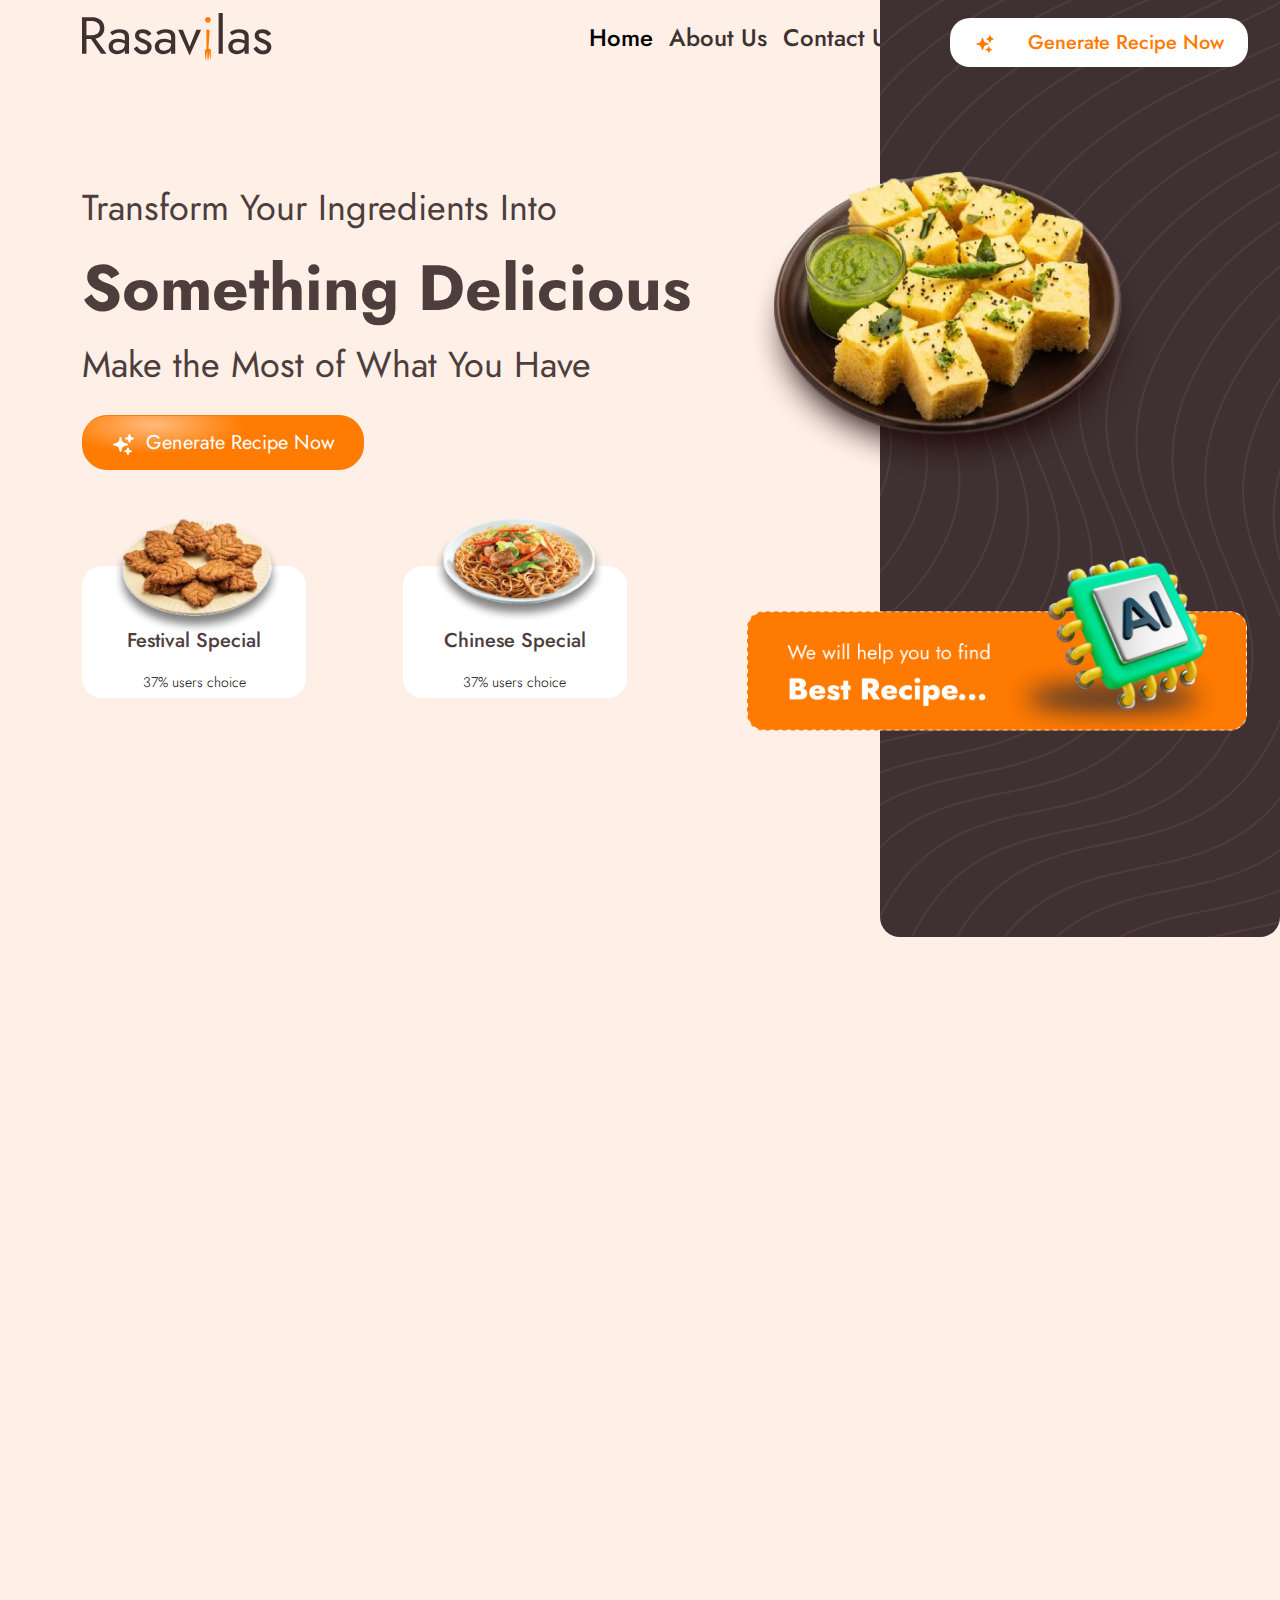
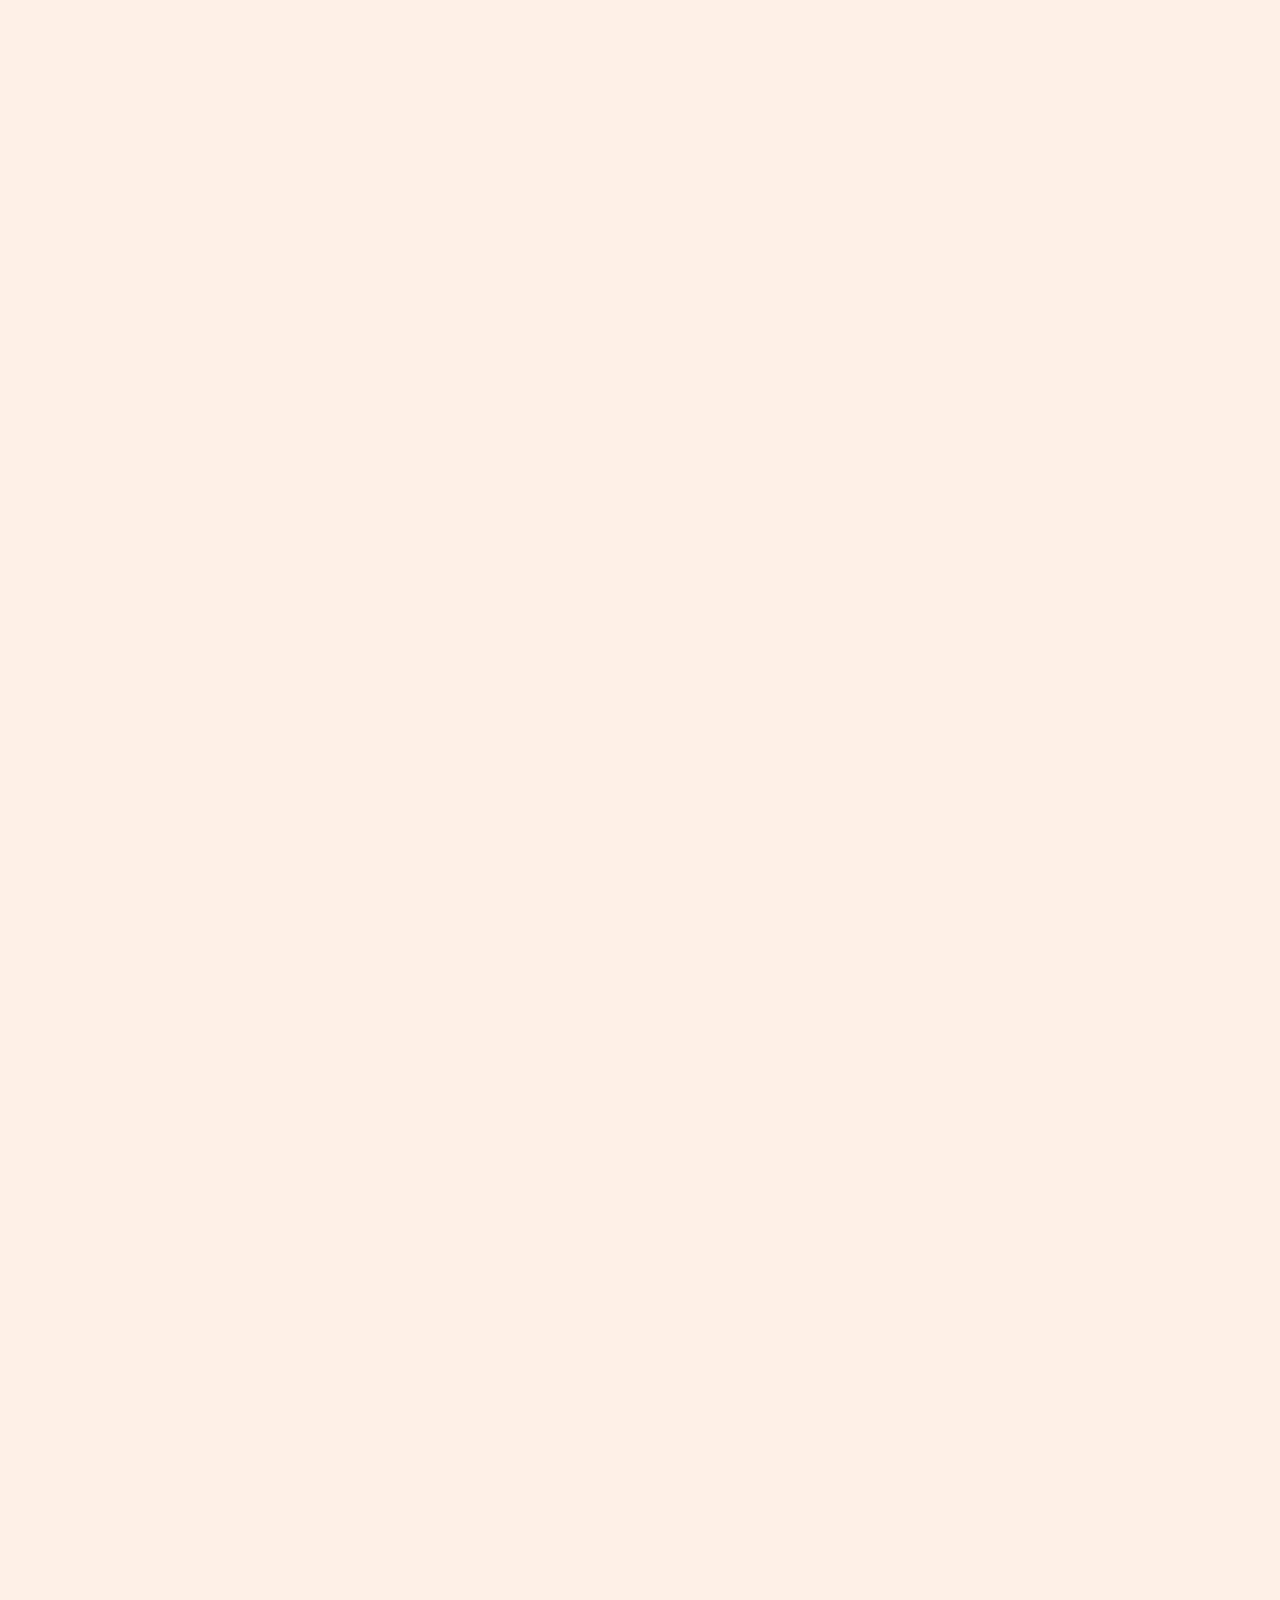
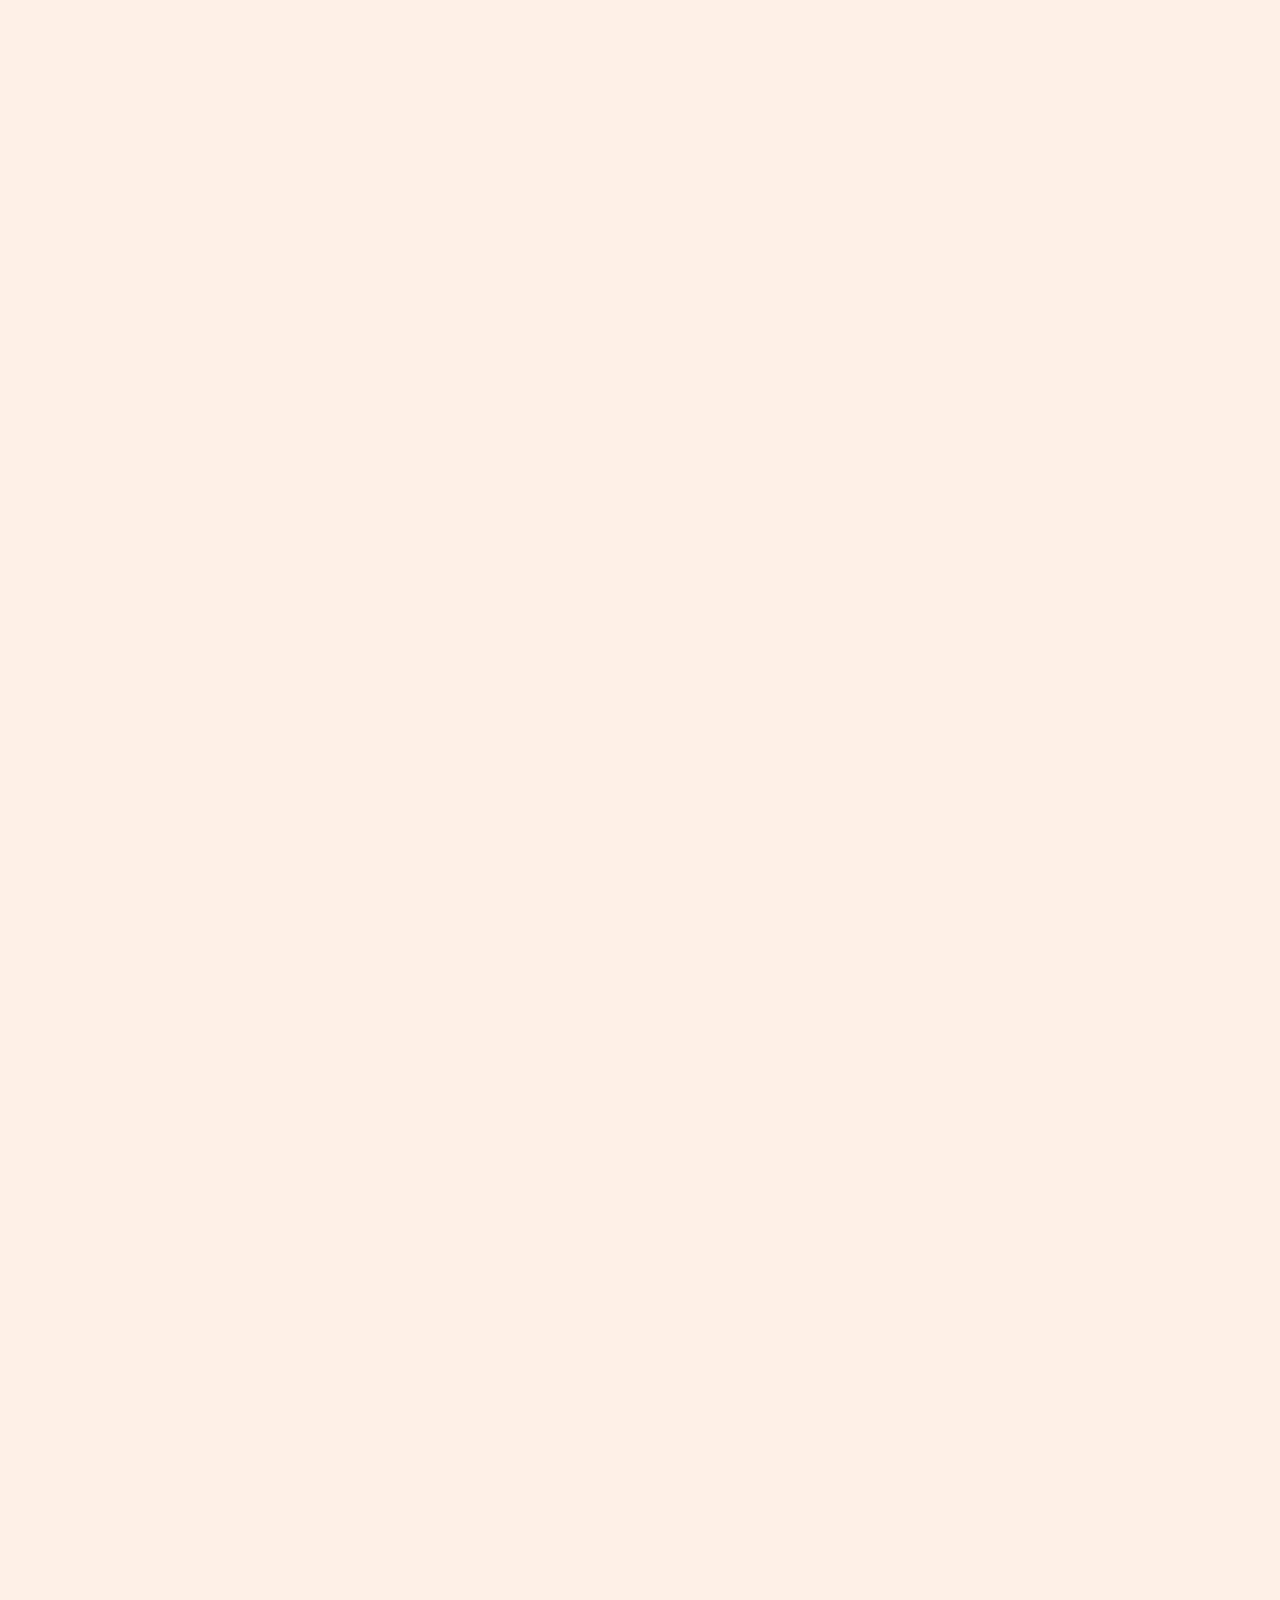
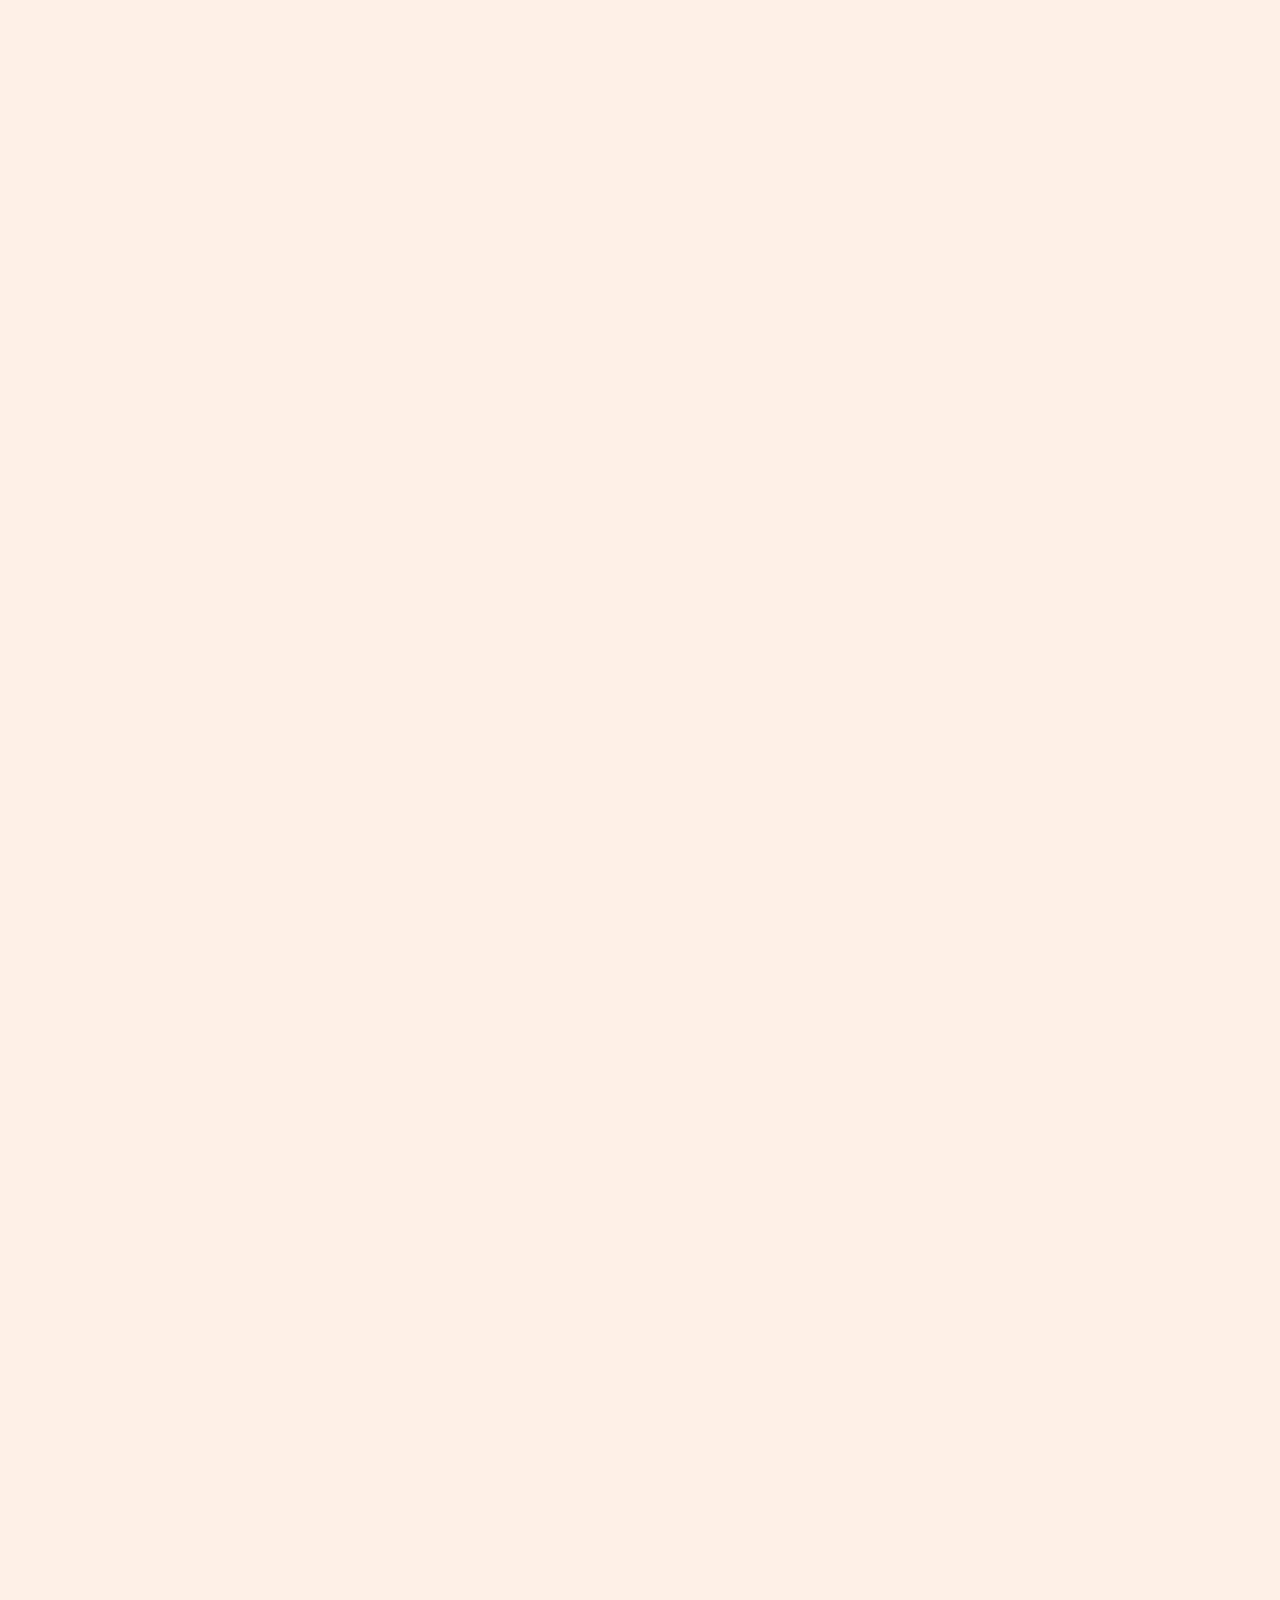
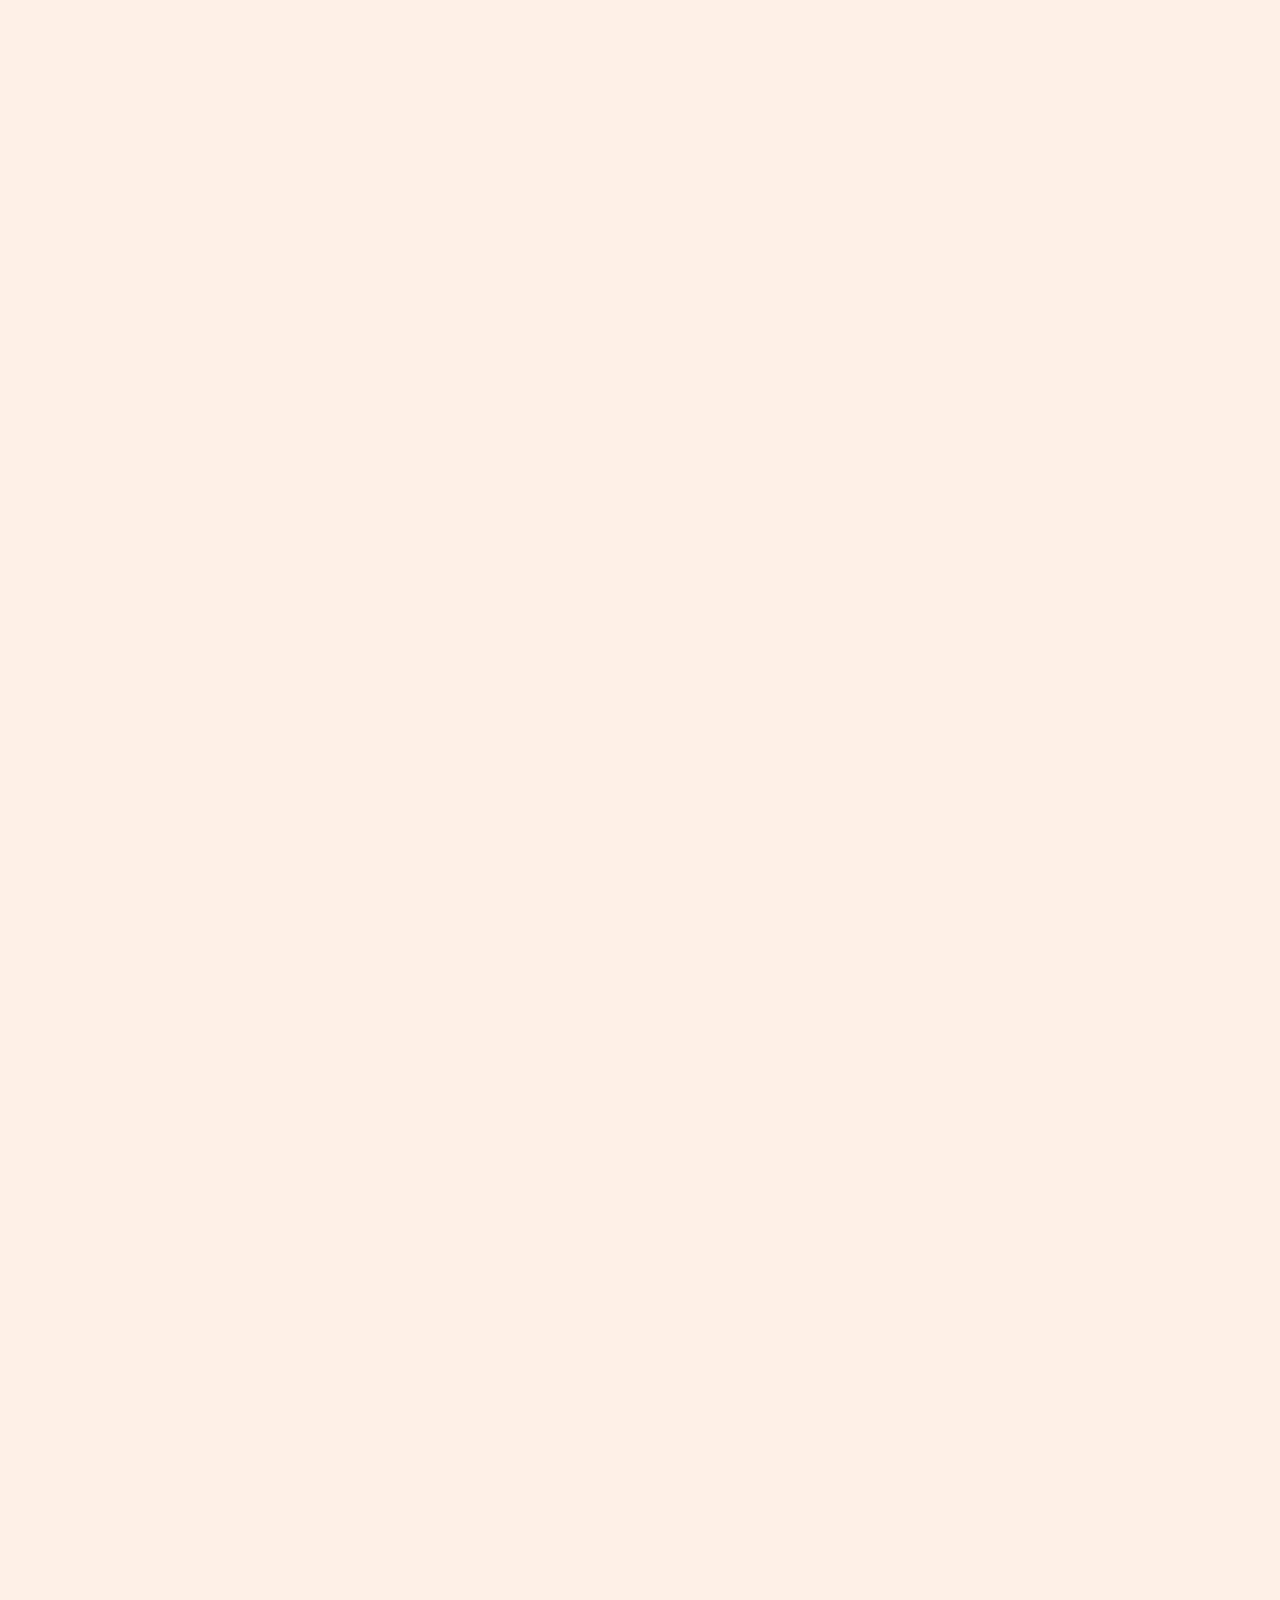
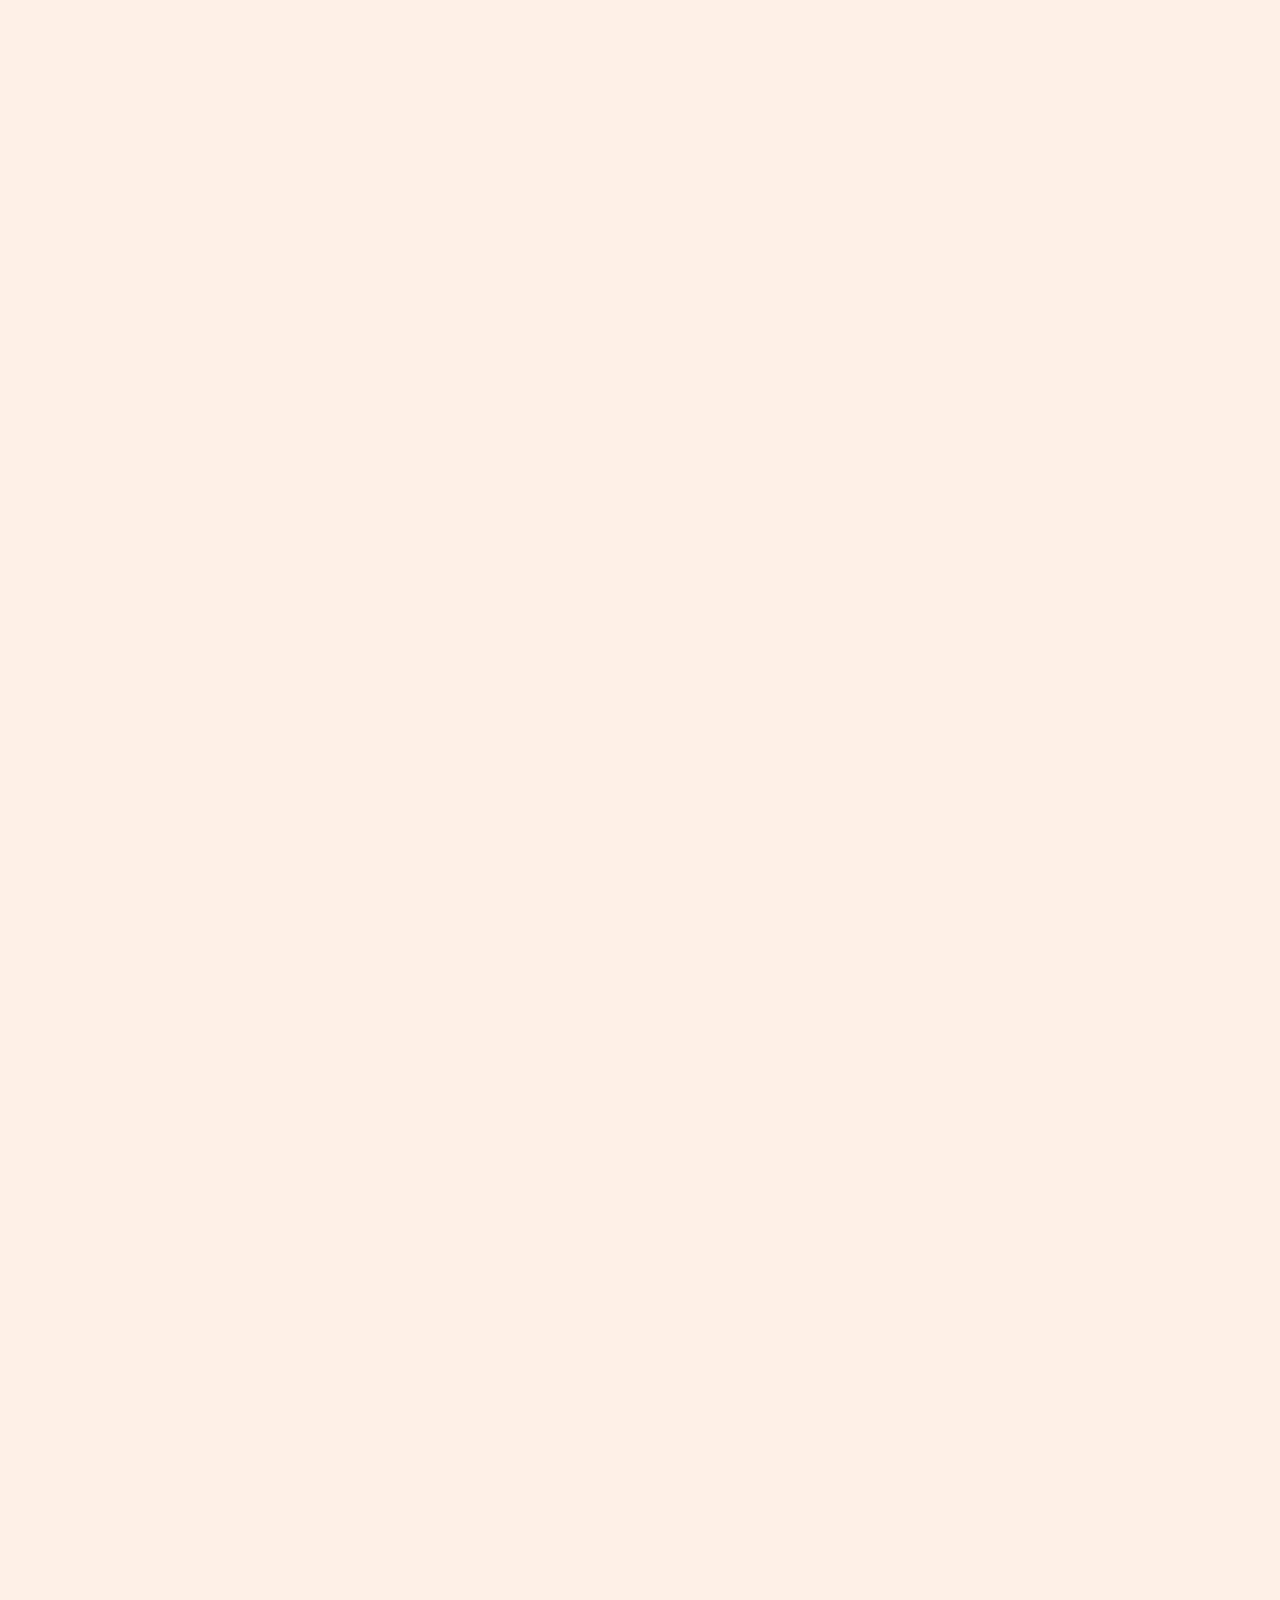
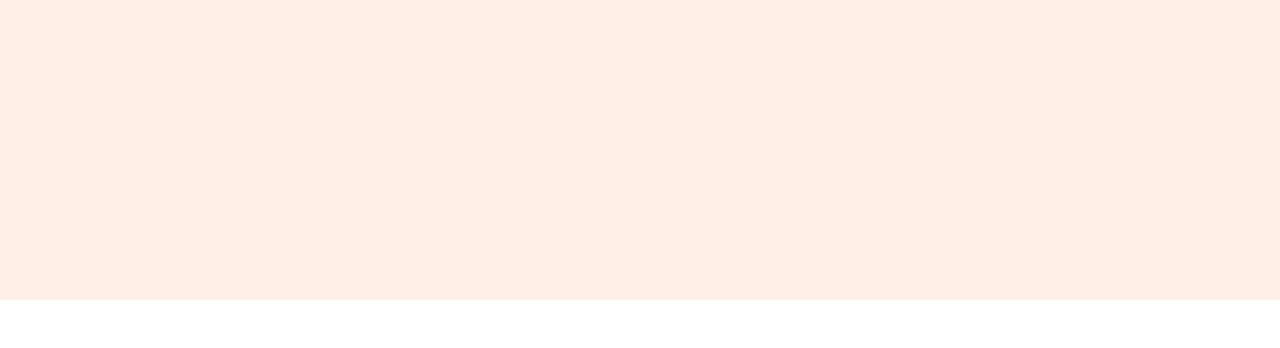
==== commit 51401f3b: "dd" ====
--- a/index.html
+++ b/index.html
@@ -10,12 +10,14 @@
       rel="stylesheet"
       integrity="sha384-QWTKZyjpPEjISv5WaRU9OFeRpok6YctnYmDr5pNlyT2bRjXh0JMhjY6hW+ALEwIH"
       crossorigin="anonymous" />
-      <link rel="preconnect" href="https://fonts.googleapis.com">
-<link rel="preconnect" href="https://fonts.gstatic.com" crossorigin>
-<link href="https://fonts.googleapis.com/css2?family=Jost:ital,wght@0,100..900;1,100..900&display=swap" rel="stylesheet">
+    <link rel="preconnect" href="https://fonts.googleapis.com" />
+    <link rel="preconnect" href="https://fonts.gstatic.com" crossorigin />
+    <link
+      href="https://fonts.googleapis.com/css2?family=Jost:ital,wght@0,100..900;1,100..900&display=swap"
+      rel="stylesheet" />
   </head>
   <body>
-    <section class="MainContainer">
+    <section class="MainContainer1 mb-5 pb-5">
       <nav class="navbar navbar-expand-lg">
         <div>
           <a class="Logo" href="#">
@@ -147,7 +149,7 @@
         </div>
       </nav>
 
-      <div class="container mt-5 pt-5 position-relative">
+      <div class="container mt-5 pt-5 position-relative mb-5">
         <div class="row">
           <div class="col-md-7 col-sm-12">
             <p class="miniText">Transform Your Ingredients Into</p>
--- a/style.css
+++ b/style.css
@@ -6,6 +6,11 @@
 .MainContainer {
   background-color: #fef0e7;
   position: relative;
+}
+.MainContainer1 {
+  background-color: #fef0e7;
+  position: relative;
+  height: 1100vh;
 }
 a:link {
   text-decoration: none !important;
@@ -173,7 +178,7 @@
 }
 .listItem {
   display: flex;
-  color: #ffff;
+  color: #ffff !important;
   flex-direction: row;
   justify-content: start;
   margin-left: -100px;
@@ -255,6 +260,9 @@
 
   color: #525c6d;
 }
+.Hide {
+  display: none !important;
+}
 .FoodCard {
   padding: 0px;
   margin-top: 10px;
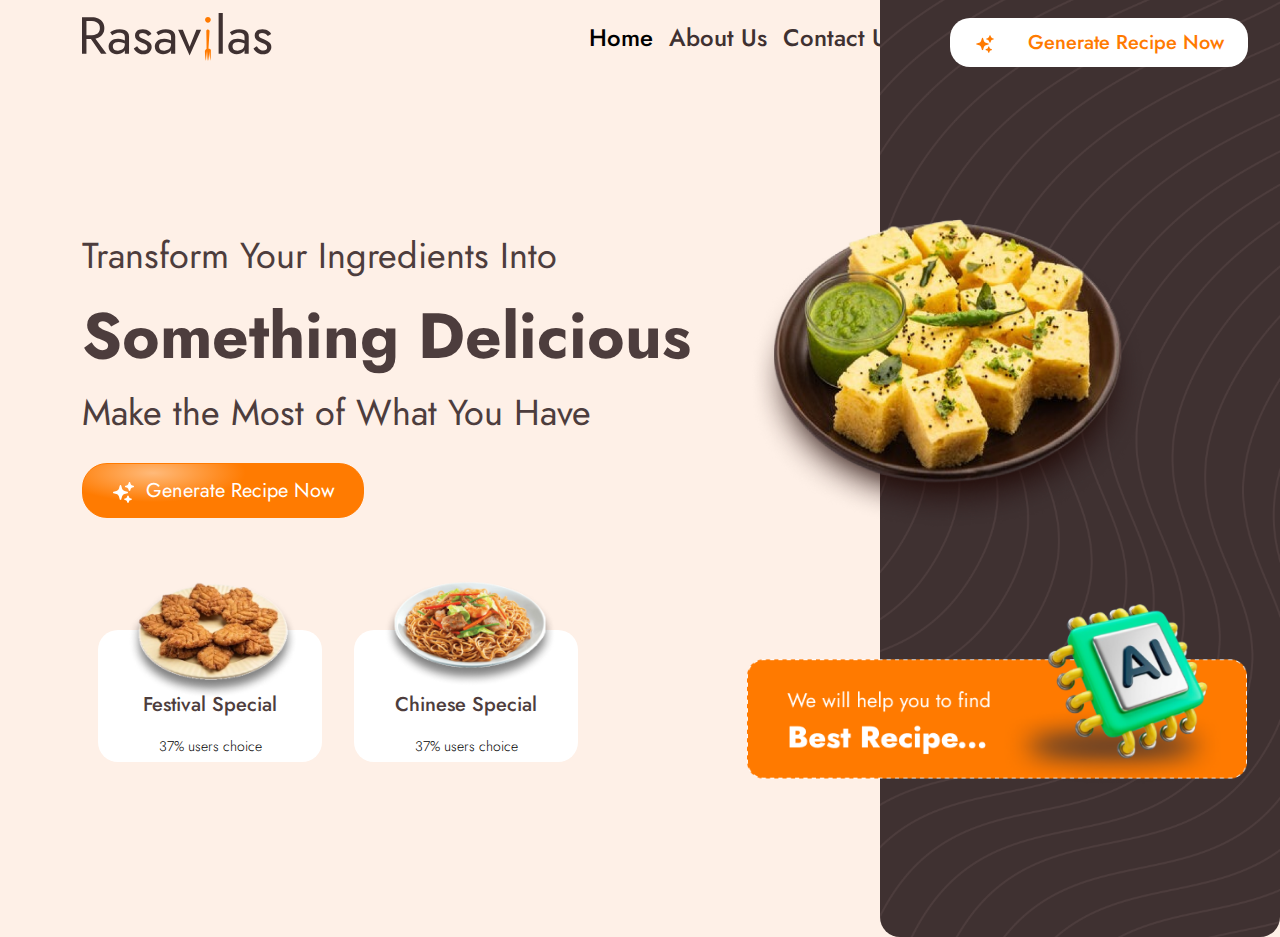
==== commit ab554a82: "ss" ====
--- a/index.html
+++ b/index.html
@@ -150,7 +150,7 @@
       </nav>
 
       <div class="container mt-5 pt-5 position-relative mb-5">
-        <div class="row">
+        <div class="row mt-5">
           <div class="col-md-7 col-sm-12">
             <p class="miniText">Transform Your Ingredients Into</p>
             <h1 class="title">Something Delicious</h1>
@@ -187,8 +187,8 @@
       <div class="container mt-5 pt-5">
         <div class="row position-relative">
           <div class="col-md-7">
-            <div class="d-flex justify-content-around">
-              <div class="col-md-6">
+            <div class="d-flex">
+              <div class="m-3">
                 <div class="customCard">
                   <div>
                     <img
@@ -200,7 +200,7 @@
                   <p class="foodNameTitle">37% users choice</p>
                 </div>
               </div>
-              <div class="col-md-6">
+              <div class="m-3">
                 <div class="customCard">
                   <div>
                     <img
--- a/style.css
+++ b/style.css
@@ -1,6 +1,7 @@
-.body {
+body {
   margin: 0px;
   padding: 0px;
+  background-color: #fef0e7 !important;
 }
 
 .MainContainer {
@@ -10,7 +11,7 @@
 .MainContainer1 {
   background-color: #fef0e7;
   position: relative;
-  height: 1100vh;
+  max-height: 130vh;
 }
 a:link {
   text-decoration: none !important;
@@ -181,6 +182,7 @@
   color: #ffff !important;
   flex-direction: row;
   justify-content: start;
+  align-items: center;
   margin-left: -100px;
   padding: 0px;
 
@@ -191,6 +193,7 @@
   list-style: none;
 }
 .dashboradSiderbar {
+  position: absolute;
   background-image: url(./images/Frame\ 6.png);
   background-position: center;
   background-size: cover;
